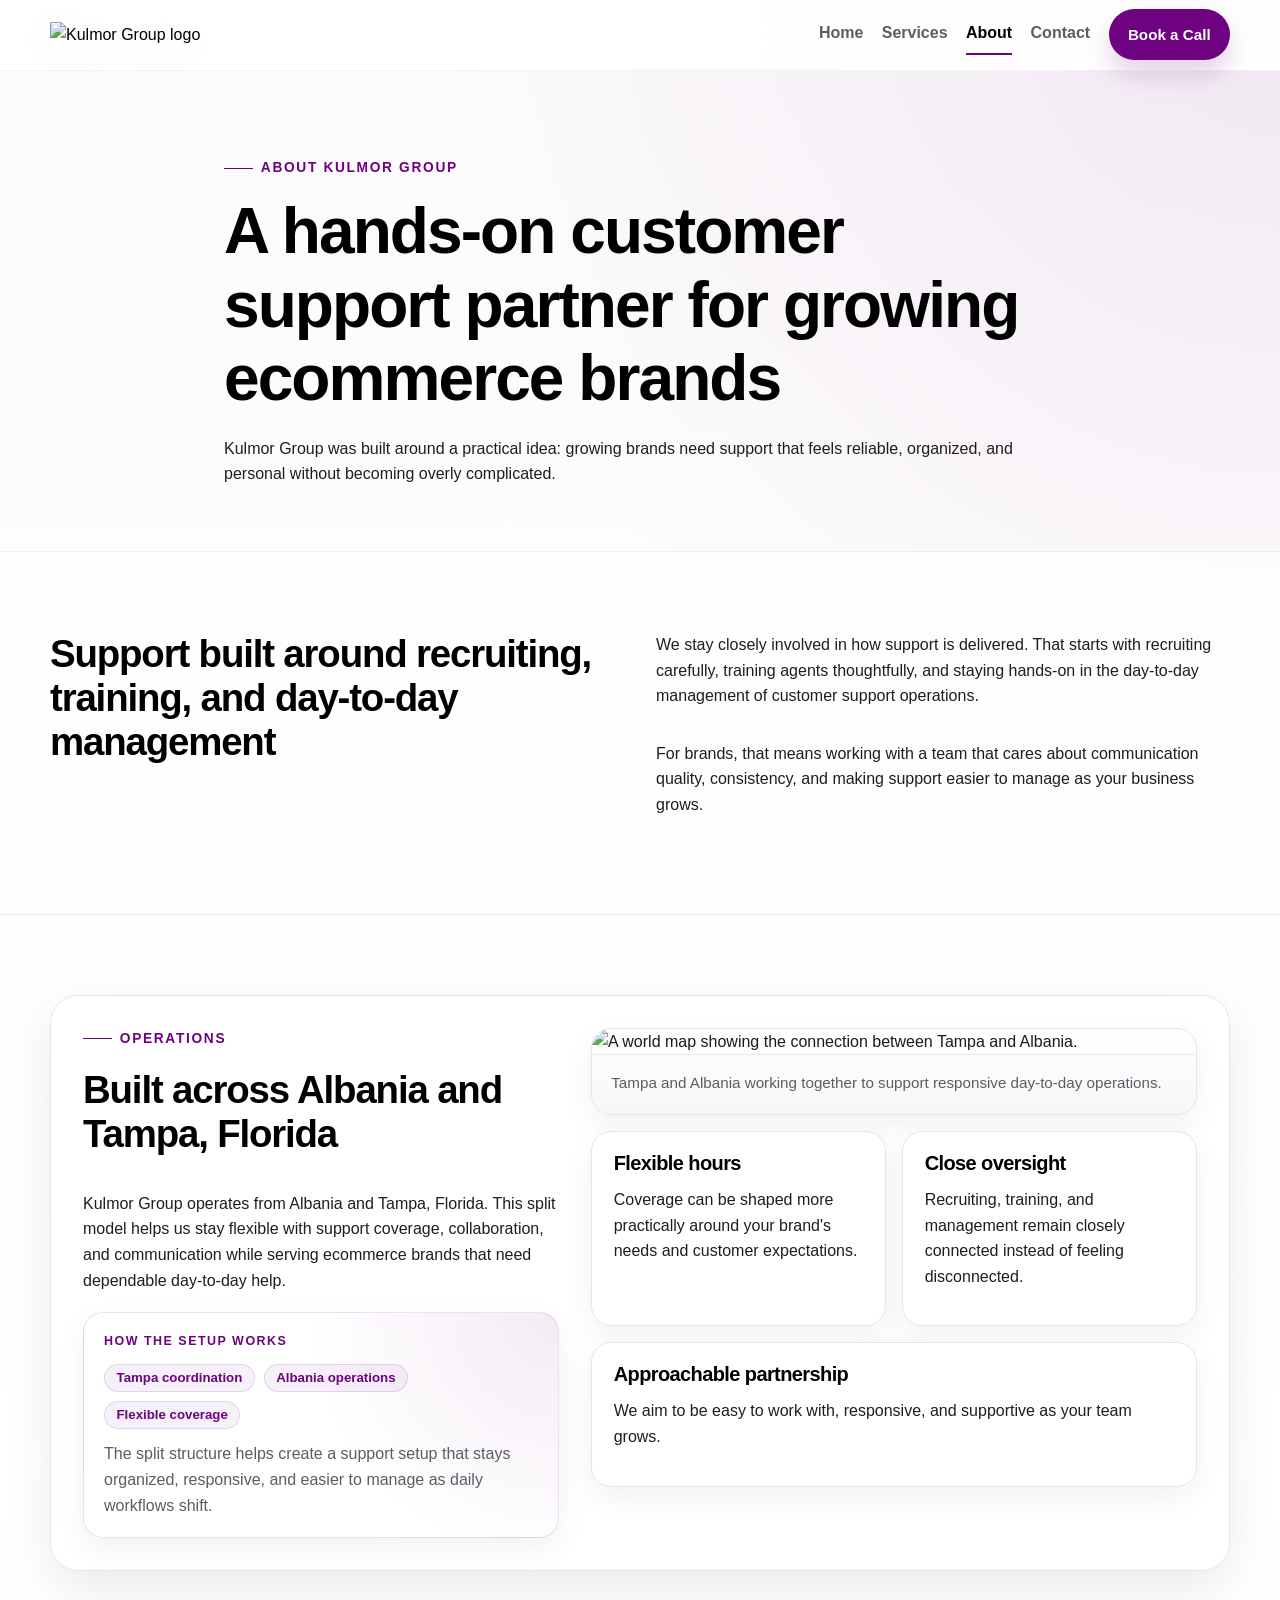
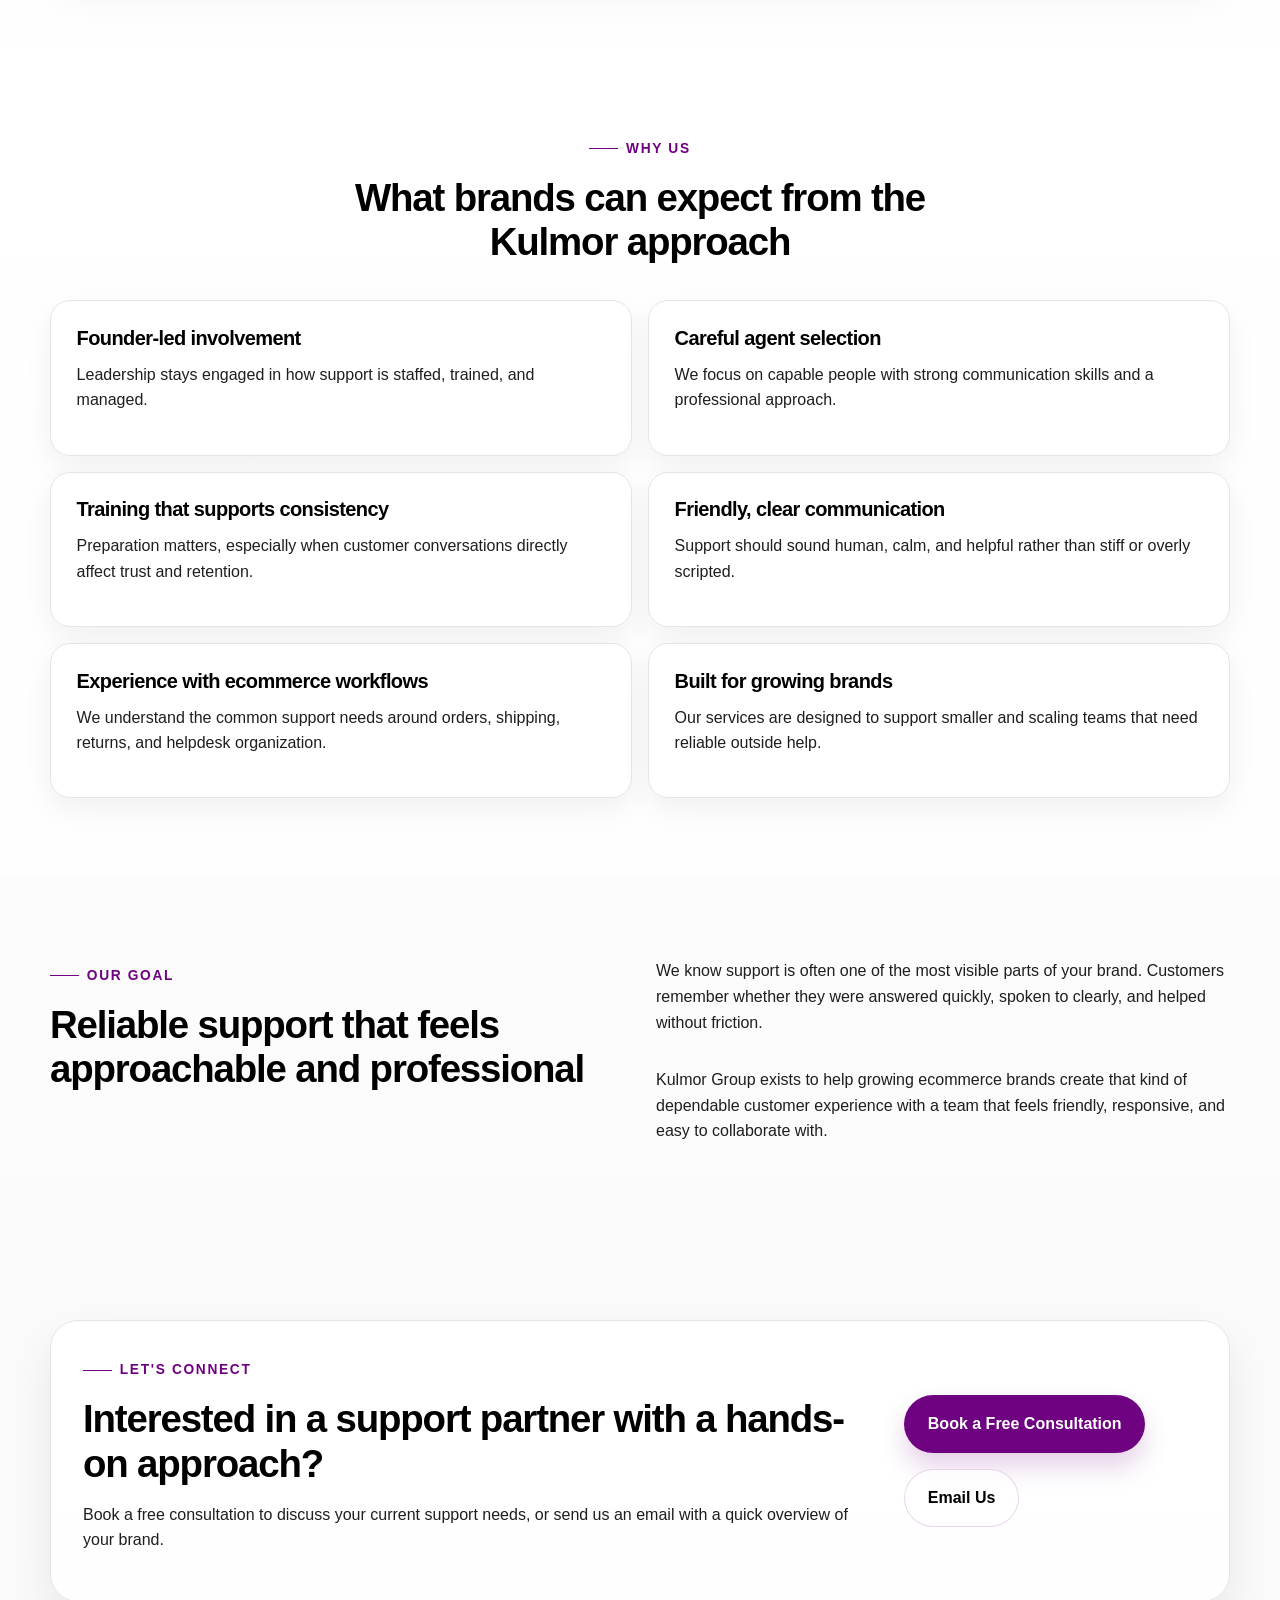
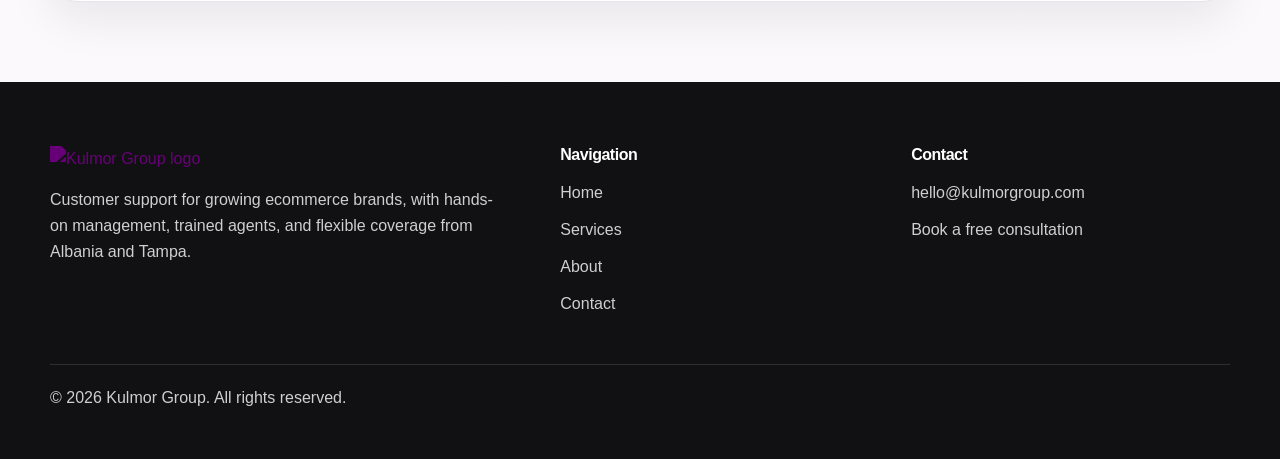
==== about.html @ 0a65058a "Add files via upload" ====
<!DOCTYPE html>
<html lang="en">
<head>
  <meta charset="UTF-8">
  <meta name="viewport" content="width=device-width, initial-scale=1.0">
  <meta name="description" content="Learn about Kulmor Group's hands-on approach to customer support for ecommerce brands, including founder-led management, recruiting, training, and split operations in Albania and Tampa.">
  <title>About | Kulmor Group</title>
  <link rel="stylesheet" href="styles.css">
</head>
<body>
  <header class="site-header">
    <div class="container header-inner">
      <a class="brand" href="index.html" aria-label="Kulmor Group home">
        <span class="brand-plate">
          <img src="assets/kulmor_logo_refurbished.png" alt="Kulmor Group logo">
        </span>
      </a>
      <button class="menu-toggle" type="button" aria-expanded="false" aria-controls="site-nav">
        <span></span>
        <span></span>
        <span></span>
        <span class="sr-only">Toggle navigation</span>
      </button>
      <nav class="site-nav" id="site-nav" aria-label="Primary navigation">
        <a href="index.html" data-page="index.html">Home</a>
        <a href="services.html" data-page="services.html">Services</a>
        <a href="about.html" data-page="about.html">About</a>
        <a href="contact.html" data-page="contact.html">Contact</a>
        <a class="btn btn-primary btn-small nav-cta" href="https://calendly.com/kulmorgroup/free-consultation" target="_blank" rel="noreferrer">Book a Call</a>
      </nav>
    </div>
  </header>

  <main>
    <section class="page-hero section">
      <div class="container narrow-copy">
        <p class="eyebrow">About Kulmor Group</p>
        <h1>A hands-on customer support partner for growing ecommerce brands</h1>
        <p>Kulmor Group was built around a practical idea: growing brands need support that feels reliable, organized, and personal without becoming overly complicated.</p>
      </div>
    </section>

    <section class="section section-soft-border">
      <div class="container split-layout">
        <div>
          <h2>Support built around recruiting, training, and day-to-day management</h2>
        </div>
        <div class="stacked-copy">
          <p>We stay closely involved in how support is delivered. That starts with recruiting carefully, training agents thoughtfully, and staying hands-on in the day-to-day management of customer support operations.</p>
          <p>For brands, that means working with a team that cares about communication quality, consistency, and making support easier to manage as your business grows.</p>
        </div>
      </div>
    </section>

    <section class="section">
      <div class="container split-layout coverage-panel coverage-panel-compact">
        <div class="coverage-copy">
          <p class="eyebrow">Operations</p>
          <h2>Built across Albania and Tampa, Florida</h2>
          <p>Kulmor Group operates from Albania and Tampa, Florida. This split model helps us stay flexible with support coverage, collaboration, and communication while serving ecommerce brands that need dependable day-to-day help.</p>
          <div class="coverage-intro">
            <p class="coverage-intro-label">How the setup works</p>
            <div class="coverage-pill-row" aria-hidden="true">
              <span class="coverage-pill">Tampa coordination</span>
              <span class="coverage-pill">Albania operations</span>
              <span class="coverage-pill">Flexible coverage</span>
            </div>
            <p class="coverage-intro-copy">The split structure helps create a support setup that stays organized, responsive, and easier to manage as daily workflows shift.</p>
          </div>
        </div>
        <div class="coverage-notes">
          <figure class="route-figure">
            <img src="assets/albania-tampa-map.jpg" alt="A world map showing the connection between Tampa and Albania.">
            <figcaption>Tampa and Albania working together to support responsive day-to-day operations.</figcaption>
          </figure>
          <div class="coverage-note-grid">
            <div class="mini-panel">
              <h3>Flexible hours</h3>
              <p>Coverage can be shaped more practically around your brand's needs and customer expectations.</p>
            </div>
            <div class="mini-panel">
              <h3>Close oversight</h3>
              <p>Recruiting, training, and management remain closely connected instead of feeling disconnected.</p>
            </div>
            <div class="mini-panel coverage-note-wide">
              <h3>Approachable partnership</h3>
              <p>We aim to be easy to work with, responsive, and supportive as your team grows.</p>
            </div>
          </div>
        </div>
      </div>
    </section>

    <section class="section section-soft">
      <div class="container">
        <div class="section-heading">
          <p class="eyebrow">Why us</p>
          <h2>What brands can expect from the Kulmor approach</h2>
        </div>
        <div class="card-grid card-grid-three">
          <article class="info-card">
            <h3>Founder-led involvement</h3>
            <p>Leadership stays engaged in how support is staffed, trained, and managed.</p>
          </article>
          <article class="info-card">
            <h3>Careful agent selection</h3>
            <p>We focus on capable people with strong communication skills and a professional approach.</p>
          </article>
          <article class="info-card">
            <h3>Training that supports consistency</h3>
            <p>Preparation matters, especially when customer conversations directly affect trust and retention.</p>
          </article>
          <article class="info-card">
            <h3>Friendly, clear communication</h3>
            <p>Support should sound human, calm, and helpful rather than stiff or overly scripted.</p>
          </article>
          <article class="info-card">
            <h3>Experience with ecommerce workflows</h3>
            <p>We understand the common support needs around orders, shipping, returns, and helpdesk organization.</p>
          </article>
          <article class="info-card">
            <h3>Built for growing brands</h3>
            <p>Our services are designed to support smaller and scaling teams that need reliable outside help.</p>
          </article>
        </div>
      </div>
    </section>

    <section class="section">
      <div class="container split-layout">
        <div>
          <p class="eyebrow">Our goal</p>
          <h2>Reliable support that feels approachable and professional</h2>
        </div>
        <div class="stacked-copy">
          <p>We know support is often one of the most visible parts of your brand. Customers remember whether they were answered quickly, spoken to clearly, and helped without friction.</p>
          <p>Kulmor Group exists to help growing ecommerce brands create that kind of dependable customer experience with a team that feels friendly, responsive, and easy to collaborate with.</p>
        </div>
      </div>
    </section>

    <section class="section final-cta">
      <div class="container cta-banner">
        <div>
          <p class="eyebrow">Let's connect</p>
          <h2>Interested in a support partner with a hands-on approach?</h2>
          <p>Book a free consultation to discuss your current support needs, or send us an email with a quick overview of your brand.</p>
        </div>
        <div class="cta-actions">
          <a class="btn btn-primary" href="https://calendly.com/kulmorgroup/free-consultation" target="_blank" rel="noreferrer">Book a Free Consultation</a>
          <a class="btn btn-secondary" href="mailto:hello@kulmorgroup.com">Email Us</a>
        </div>
      </div>
    </section>
  </main>

  <footer class="site-footer">
    <div class="container footer-grid">
      <div>
        <a class="brand brand-footer" href="index.html" aria-label="Kulmor Group home">
          <span class="brand-plate">
            <img src="assets/kulmor_logo_refurbished.png" alt="Kulmor Group logo">
          </span>
        </a>
        <p class="footer-copy">Customer support for growing ecommerce brands, with hands-on management, trained agents, and flexible coverage from Albania and Tampa.</p>
      </div>
      <div>
        <h3>Navigation</h3>
        <ul class="footer-links">
          <li><a href="index.html">Home</a></li>
          <li><a href="services.html">Services</a></li>
          <li><a href="about.html">About</a></li>
          <li><a href="contact.html">Contact</a></li>
        </ul>
      </div>
      <div>
        <h3>Contact</h3>
        <ul class="footer-links">
          <li><a href="mailto:hello@kulmorgroup.com">hello@kulmorgroup.com</a></li>
          <li><a href="https://calendly.com/kulmorgroup/free-consultation" target="_blank" rel="noreferrer">Book a free consultation</a></li>
        </ul>
      </div>
    </div>
    <div class="container footer-bottom">
      <p>&copy; <span data-current-year></span> Kulmor Group. All rights reserved.</p>
    </div>
  </footer>

  <script src="script.js"></script>
</body>
</html>
---- styles.css ----
:root {
  --color-primary: #6e0280;
  --color-primary-dark: #520260;
  --color-black: #000000;
  --color-white: #ffffff;
  --color-text: #1e1e1e;
  --color-muted: #5c5c62;
  --color-border: #e8e2ea;
  --color-surface: #ffffff;
  --color-surface-alt: #f8f5f8;
  --color-surface-strong: #f2ecf3;
  --shadow-soft: 0 18px 45px rgba(23, 14, 26, 0.08);
  --shadow-card: 0 10px 30px rgba(18, 11, 20, 0.06);
  --radius-large: 28px;
  --radius-medium: 20px;
  --radius-small: 14px;
  --container-width: 1180px;
  --transition: 180ms ease;
}

*,
*::before,
*::after {
  box-sizing: border-box;
}

html {
  scroll-behavior: smooth;
}

body {
  margin: 0;
  font-family: "Segoe UI", Tahoma, Geneva, Verdana, sans-serif;
  color: var(--color-text);
  background:
    radial-gradient(circle at top right, rgba(110, 2, 128, 0.08), transparent 22%),
    linear-gradient(180deg, #fcfbfc 0%, #ffffff 40%, #faf8fa 100%);
  line-height: 1.6;
}

img {
  display: block;
  max-width: 100%;
}

a {
  color: inherit;
  text-decoration: none;
  transition: color var(--transition), border-color var(--transition), background-color var(--transition), transform var(--transition), box-shadow var(--transition);
}

a:hover {
  color: var(--color-primary);
}

p,
h1,
h2,
h3,
ul {
  margin-top: 0;
}

h1,
h2,
h3 {
  color: var(--color-black);
  line-height: 1.15;
  letter-spacing: -0.03em;
}

h1 {
  font-size: clamp(2.6rem, 5vw, 4.5rem);
  margin-bottom: 1.25rem;
}

h2 {
  font-size: clamp(2rem, 3vw, 3rem);
  margin-bottom: 1rem;
}

h3 {
  font-size: 1.25rem;
  margin-bottom: 0.75rem;
}

.container {
  width: min(calc(100% - 2rem), var(--container-width));
  margin: 0 auto;
}

.section {
  padding: 5rem 0;
}

.section-soft {
  background: rgba(255, 255, 255, 0.82);
}

.section-soft-border {
  border-top: 1px solid rgba(110, 2, 128, 0.08);
  border-bottom: 1px solid rgba(110, 2, 128, 0.08);
  background: rgba(255, 255, 255, 0.72);
}

.eyebrow {
  display: inline-flex;
  align-items: center;
  gap: 0.5rem;
  margin-bottom: 1rem;
  font-size: 0.86rem;
  font-weight: 700;
  letter-spacing: 0.12em;
  text-transform: uppercase;
  color: var(--color-primary);
}

.eyebrow::before {
  content: "";
  width: 1.8rem;
  height: 1px;
  background: currentColor;
}

.site-header {
  position: sticky;
  top: 0;
  z-index: 20;
  border-bottom: 1px solid rgba(0, 0, 0, 0.05);
  background: rgba(255, 255, 255, 0.92);
  backdrop-filter: blur(18px);
}

.header-inner {
  display: flex;
  align-items: center;
  justify-content: space-between;
  gap: 0.85rem;
  min-height: 4.35rem;
}

.brand {
  display: inline-flex;
  align-items: center;
  gap: 0;
  min-width: 0;
  color: var(--color-black);
}

.brand-plate {
  display: inline-flex;
  align-items: center;
  justify-content: center;
  padding: 0;
  border: 0;
  border-radius: 0;
  background: transparent;
  box-shadow: none;
}

.brand-plate img {
  width: 214px;
  height: auto;
  object-fit: contain;
  filter: drop-shadow(0 10px 18px rgba(17, 17, 17, 0.06));
}

.site-nav {
  display: flex;
  align-items: center;
  gap: 1.15rem;
}

.site-nav a:not(.btn) {
  position: relative;
  padding-bottom: 0.2rem;
  font-weight: 600;
  color: var(--color-muted);
}

.site-nav a:not(.btn)::after {
  content: "";
  position: absolute;
  left: 0;
  bottom: -0.35rem;
  width: 100%;
  height: 2px;
  transform: scaleX(0);
  transform-origin: left;
  background: var(--color-primary);
  transition: transform var(--transition);
}

.site-nav a:not(.btn):hover::after,
.site-nav a.is-active::after {
  transform: scaleX(1);
}

.site-nav a.is-active {
  color: var(--color-black);
}

.btn {
  display: inline-flex;
  align-items: center;
  justify-content: center;
  gap: 0.5rem;
  padding: 0.95rem 1.4rem;
  border: 1px solid transparent;
  border-radius: 999px;
  font-weight: 700;
  cursor: pointer;
}

.btn:hover {
  transform: translateY(-1px);
}

.btn-primary {
  color: var(--color-white);
  background: var(--color-primary);
  box-shadow: 0 14px 26px rgba(110, 2, 128, 0.18);
}

.btn-primary:hover {
  color: var(--color-white);
  background: var(--color-primary-dark);
}

.btn-secondary {
  border-color: rgba(110, 2, 128, 0.16);
  color: var(--color-black);
  background: rgba(255, 255, 255, 0.78);
}

.btn-secondary:hover {
  border-color: rgba(110, 2, 128, 0.38);
  background: rgba(110, 2, 128, 0.04);
}

.btn-small {
  padding: 0.78rem 1.15rem;
  font-size: 0.95rem;
}

.hero-section {
  position: relative;
  overflow: hidden;
  padding-top: 5.5rem;
}

.hero-grid,
.split-layout,
.contact-layout {
  display: grid;
  gap: 2rem;
}

.hero-grid {
  position: relative;
  z-index: 1;
  grid-template-columns: minmax(0, 1.2fr) minmax(320px, 0.95fr);
  align-items: center;
}

.hero-ambient {
  position: absolute;
  inset: 0;
  pointer-events: none;
}

.hero-mountain-stage {
  position: absolute;
  inset: 0;
  overflow: hidden;
}

.hero-mountain {
  position: absolute;
  left: 50%;
  bottom: 6.2rem;
  width: min(320rem, 460%);
  height: min(88rem, 128vh);
  transform: translateX(-50%) translateY(0.2rem) scaleX(1.48) scaleY(1.12);
  opacity: 0;
  object-fit: contain;
  clip-path: polygon(0% 100%, 0% 72%, 6% 64%, 10% 58%, 14% 63%, 18% 56%, 24% 58%, 31% 47%, 37% 36%, 42% 24%, 47% 12%, 55% 28%, 63% 43%, 70% 53%, 76% 47%, 82% 57%, 88% 63%, 94% 70%, 100% 76%, 100% 100%);
}

.hero-mountain-back {
  opacity: 0;
  filter: grayscale(1) brightness(0.14) contrast(1.18) blur(2px);
  animation: mountainIntroBack 3.2s ease-out 0.05s 1 forwards;
}

.hero-mountain-front {
  opacity: 0;
  filter: grayscale(1) brightness(0.08) contrast(1.55);
  animation: mountainIntroFront 3.1s cubic-bezier(0.2, 0.72, 0.2, 1) 0.08s 1 forwards;
}

.hero-orb,
.hero-speck,
.hero-plume,
.hero-bubble {
  position: absolute;
  opacity: 0;
  animation-fill-mode: forwards;
}

.hero-orb {
  border-radius: 999px;
  filter: blur(10px);
}

.hero-orb-one {
  top: 2.4rem;
  left: -4rem;
  width: 18rem;
  height: 18rem;
  background: radial-gradient(circle, rgba(110, 2, 128, 0.08) 0%, rgba(110, 2, 128, 0) 72%);
  animation: heroFloatOne 2.4s ease-out 0.1s forwards;
}

.hero-orb-two {
  top: 7rem;
  right: 12%;
  width: 12rem;
  height: 12rem;
  background: radial-gradient(circle, rgba(110, 2, 128, 0.06) 0%, rgba(110, 2, 128, 0) 74%);
  animation: heroFloatTwo 2.8s ease-out 0.35s forwards;
}

.hero-orb-three {
  right: -2rem;
  bottom: 2rem;
  width: 19rem;
  height: 19rem;
  background: radial-gradient(circle, rgba(110, 2, 128, 0.07) 0%, rgba(110, 2, 128, 0) 74%);
  animation: heroFloatThree 2.6s ease-out 0.25s forwards;
}

.hero-speck {
  width: 3.4rem;
  height: 3.4rem;
  border-radius: 999px;
  background: radial-gradient(circle, rgba(110, 2, 128, 0.12) 0%, rgba(110, 2, 128, 0.04) 42%, rgba(110, 2, 128, 0) 74%);
  filter: blur(8px);
  animation: heroSpeckPulse 4.8s ease-in-out infinite;
}

.hero-speck-one {
  top: 4.4rem;
  left: 10%;
  animation-delay: 0.2s;
}

.hero-speck-two {
  top: 10rem;
  left: 18%;
  width: 2.3rem;
  height: 2.3rem;
  animation-delay: 1.35s;
}

.hero-speck-three {
  top: 5.8rem;
  left: 34%;
  width: 2.8rem;
  height: 2.8rem;
  animation-delay: 2.1s;
}

.hero-speck-four {
  top: 4.2rem;
  right: 26%;
  width: 2.5rem;
  height: 2.5rem;
  animation-delay: 0.9s;
}

.hero-speck-five {
  top: 8.8rem;
  right: 15%;
  animation-delay: 2.8s;
}

.hero-speck-six {
  top: 14rem;
  right: 9%;
  width: 2rem;
  height: 2rem;
  animation-delay: 1.8s;
}

.hero-speck-seven {
  top: 14.5rem;
  left: 8%;
  width: 2.6rem;
  height: 2.6rem;
  animation-delay: 3.3s;
}

.hero-speck-eight {
  top: 12rem;
  left: 49%;
  width: 2.2rem;
  height: 2.2rem;
  animation-delay: 4.1s;
}

.hero-plume {
  bottom: -10rem;
  width: 12rem;
  height: 34rem;
  border-radius: 999px;
  background: linear-gradient(180deg, rgba(110, 2, 128, 0) 0%, rgba(110, 2, 128, 0.05) 14%, rgba(110, 2, 128, 0.11) 45%, rgba(110, 2, 128, 0.04) 78%, rgba(110, 2, 128, 0) 100%);
  filter: blur(18px);
}

.hero-plume-one {
  left: 7%;
  animation: heroPlumeRise 3.8s ease-out 0.05s 1 forwards;
}

.hero-plume-two {
  left: 36%;
  width: 16rem;
  height: 40rem;
  animation: heroPlumeRise 4.2s ease-out 0.22s 1 forwards;
}

.hero-plume-three {
  right: 9%;
  width: 14rem;
  height: 38rem;
  animation: heroPlumeRise 4s ease-out 0.14s 1 forwards;
}

.hero-fade {
  opacity: 0;
  transform: translateY(28px);
  animation: heroFadeUp 0.95s cubic-bezier(0.2, 0.8, 0.2, 1) forwards;
}

.hero-fade-delay-one {
  animation-delay: 0.2s;
}

.hero-fade-delay-two {
  animation-delay: 0.42s;
}

.hero-text {
  max-width: 44rem;
  margin-bottom: 1.75rem;
  font-size: 1.08rem;
  color: var(--color-muted);
}

.hero-actions,
.cta-actions,
.pricing-actions {
  display: flex;
  flex-wrap: wrap;
  gap: 1rem;
}

.pricing-actions .btn {
  white-space: nowrap;
  padding-inline: 1.2rem;
}

.hero-points {
  display: grid;
  gap: 0.8rem;
  padding: 0;
  margin: 1.6rem 0 0;
  list-style: none;
}

.hero-points li {
  position: relative;
  padding-left: 1.5rem;
  color: var(--color-muted);
}

.hero-points li::before {
  content: "";
  position: absolute;
  top: 0.66rem;
  left: 0;
  width: 0.55rem;
  height: 0.55rem;
  border-radius: 999px;
  background: var(--color-primary);
}

.hero-panel {
  display: grid;
  gap: 1rem;
}

.hero-card-grid,
.card-grid,
.coverage-notes {
  display: grid;
  gap: 1rem;
}

.hero-card,
.info-card,
.mini-panel,
.service-card,
.form-card {
  border: 1px solid var(--color-border);
  border-radius: var(--radius-medium);
  background: rgba(255, 255, 255, 0.9);
  box-shadow: var(--shadow-card);
}

.hero-card {
  padding: 1.5rem;
}

.hero-card-primary {
  padding: 2rem;
  background: linear-gradient(135deg, rgba(110, 2, 128, 0.9), rgba(29, 7, 36, 0.96));
  color: var(--color-white);
  box-shadow: var(--shadow-soft);
}

.hero-card-primary h2,
.hero-card-primary p {
  color: var(--color-white);
}

.card-kicker {
  margin-bottom: 0.9rem;
  font-size: 0.82rem;
  font-weight: 700;
  letter-spacing: 0.1em;
  text-transform: uppercase;
  color: rgba(255, 255, 255, 0.84);
}

.card-grid-four {
  grid-template-columns: repeat(4, minmax(0, 1fr));
}

.card-grid-three,
.hero-card-grid {
  grid-template-columns: repeat(2, minmax(0, 1fr));
}

.info-card {
  padding: 1.6rem;
}

.card-icon,
.service-icon {
  display: inline-flex;
  align-items: center;
  justify-content: center;
  width: 2.75rem;
  height: 2.75rem;
  border-radius: 999px;
  margin-bottom: 1rem;
  font-size: 1.15rem;
  color: var(--color-primary);
  background: rgba(110, 2, 128, 0.08);
}

.card-icon svg,
.service-icon svg {
  width: 1.2rem;
  height: 1.2rem;
  display: block;
  fill: currentColor;
}

.card-icon img,
.service-icon img,
.brand-icon-image {
  width: 1.05rem;
  height: 1.05rem;
  display: block;
  object-fit: contain;
  object-position: center;
  flex: 0 0 auto;
}

.gorgias-symbol {
  background-color: var(--color-primary);
  -webkit-mask-image: url("https://cdn.prod.website-files.com/5e4ff204e7b6f80e402d407a/65a7e49c2c8357e27b901ae1_Symbol%20-%20Dark.svg");
  mask-image: url("https://cdn.prod.website-files.com/5e4ff204e7b6f80e402d407a/65a7e49c2c8357e27b901ae1_Symbol%20-%20Dark.svg");
  -webkit-mask-repeat: no-repeat;
  mask-repeat: no-repeat;
  -webkit-mask-position: center;
  mask-position: center;
  -webkit-mask-size: contain;
  mask-size: contain;
}

.section-heading {
  max-width: 42rem;
  margin: 0 auto 2.25rem;
  text-align: center;
}

.align-left {
  margin: 0 0 1.8rem;
  text-align: left;
}

.stacked-copy {
  display: grid;
  gap: 1rem;
}

.split-layout {
  grid-template-columns: repeat(2, minmax(0, 1fr));
  align-items: start;
}

.coverage-panel,
.pricing-box,
.cta-banner {
  padding: 2rem;
  border: 1px solid var(--color-border);
  border-radius: var(--radius-large);
  background: rgba(255, 255, 255, 0.92);
  box-shadow: var(--shadow-soft);
}

.coverage-notes {
  grid-template-columns: 1fr;
}

.coverage-copy {
  display: grid;
  align-content: start;
  gap: 1.15rem;
}

.coverage-copy > p {
  margin: 0;
}

.coverage-panel-compact {
  grid-template-columns: minmax(0, 0.88fr) minmax(0, 1.12fr);
}

.coverage-intro {
  padding: 1.2rem 1.25rem;
  border: 1px solid rgba(110, 2, 128, 0.12);
  border-radius: var(--radius-medium);
  background:
    radial-gradient(circle at top right, rgba(110, 2, 128, 0.08), transparent 48%),
    rgba(255, 255, 255, 0.92);
  box-shadow: var(--shadow-card);
}

.coverage-intro-label {
  margin-bottom: 0.75rem;
  font-size: 0.78rem;
  font-weight: 800;
  letter-spacing: 0.12em;
  text-transform: uppercase;
  color: var(--color-primary);
}

.coverage-pill-row {
  display: flex;
  flex-wrap: wrap;
  gap: 0.55rem;
  margin-bottom: 0.8rem;
}

.coverage-pill {
  display: inline-flex;
  align-items: center;
  padding: 0.4rem 0.72rem;
  border: 1px solid rgba(110, 2, 128, 0.12);
  border-radius: 999px;
  background: rgba(110, 2, 128, 0.06);
  color: var(--color-primary);
  font-size: 0.83rem;
  font-weight: 700;
  line-height: 1;
}

.coverage-intro-copy {
  margin: 0;
  color: var(--color-muted);
}

.coverage-note-grid {
  display: grid;
  grid-template-columns: repeat(2, minmax(0, 1fr));
  gap: 1rem;
}

.coverage-note-wide {
  grid-column: 1 / -1;
}

.route-figure {
  margin: 0;
  overflow: hidden;
  border: 1px solid var(--color-border);
  border-radius: var(--radius-medium);
  background: linear-gradient(180deg, rgba(255, 255, 255, 0.98), rgba(248, 245, 248, 0.95));
  box-shadow: var(--shadow-card);
}

.route-figure img {
  width: 100%;
  display: block;
  border-bottom: 1px solid rgba(110, 2, 128, 0.08);
  filter: contrast(1.04) brightness(1.01) saturate(0.92);
}

.route-figure figcaption {
  padding: 1rem 1.2rem 1.15rem;
  color: var(--color-muted);
  font-size: 0.95rem;
}

.mini-panel {
  padding: 1.25rem 1.35rem;
}

.pricing-box,
.cta-banner {
  display: flex;
  align-items: center;
  justify-content: space-between;
  gap: 2rem;
}

.page-hero {
  padding-top: 5rem;
  padding-bottom: 3rem;
}

.narrow-copy {
  max-width: 52rem;
}

.service-stack {
  display: grid;
  gap: 1rem;
}

.service-card {
  display: grid;
  grid-template-columns: auto 1fr;
  gap: 1.25rem;
  padding: 1.6rem;
  align-items: start;
}

.contact-layout {
  grid-template-columns: minmax(0, 1.2fr) minmax(280px, 0.75fr);
  align-items: start;
}

.form-card {
  padding: 2rem;
}

.contact-form {
  display: grid;
  gap: 0.9rem;
}

.contact-form label {
  font-weight: 600;
}

.contact-form input,
.contact-form select,
.contact-form textarea {
  width: 100%;
  padding: 0.95rem 1rem;
  border: 1px solid rgba(0, 0, 0, 0.12);
  border-radius: var(--radius-small);
  font: inherit;
  color: var(--color-text);
  background: var(--color-white);
  transition: border-color var(--transition), box-shadow var(--transition);
}

.contact-form input:focus,
.contact-form select:focus,
.contact-form textarea:focus {
  outline: none;
  border-color: rgba(110, 2, 128, 0.5);
  box-shadow: 0 0 0 4px rgba(110, 2, 128, 0.08);
}

.form-status {
  min-height: 1.5rem;
  margin: 0.35rem 0 0;
  color: var(--color-primary);
  font-weight: 600;
}

.contact-sidebar {
  display: grid;
  gap: 1rem;
}

.contact-card {
  padding: 1.5rem;
}

.site-footer {
  padding-top: 4rem;
  color: rgba(255, 255, 255, 0.8);
  background: #111012;
}

.footer-grid {
  display: grid;
  grid-template-columns: 1.2fr 0.8fr 0.8fr;
  gap: 2rem;
}

.brand-footer {
  margin-bottom: 1rem;
  color: var(--color-white);
}

.brand-footer .brand-plate img {
  width: 248px;
  filter: brightness(0) saturate(100%) invert(11%) sepia(95%) saturate(3835%) hue-rotate(286deg) brightness(79%) contrast(117%);
}

.footer-copy {
  max-width: 28rem;
}

.site-footer h3 {
  color: var(--color-white);
  font-size: 1rem;
  margin-bottom: 1rem;
}

.footer-links {
  display: grid;
  gap: 0.7rem;
  padding: 0;
  list-style: none;
}

.footer-links a:hover {
  color: #d788e5;
}

.footer-bottom {
  margin-top: 2rem;
  padding: 1.25rem 0 2rem;
  border-top: 1px solid rgba(255, 255, 255, 0.12);
}

.menu-toggle {
  display: none;
  align-items: center;
  justify-content: center;
  flex-direction: column;
  gap: 0.28rem;
  width: 3rem;
  height: 3rem;
  border: 1px solid rgba(110, 2, 128, 0.16);
  border-radius: 999px;
  background: var(--color-white);
  cursor: pointer;
}

.menu-toggle span:not(.sr-only) {
  width: 1.15rem;
  height: 2px;
  background: var(--color-black);
  transition: transform var(--transition), opacity var(--transition);
}

.menu-toggle.is-open span:nth-child(1) {
  transform: translateY(6px) rotate(45deg);
}

.menu-toggle.is-open span:nth-child(2) {
  opacity: 0;
}

.menu-toggle.is-open span:nth-child(3) {
  transform: translateY(-6px) rotate(-45deg);
}

.sr-only {
  position: absolute;
  width: 1px;
  height: 1px;
  padding: 0;
  margin: -1px;
  overflow: hidden;
  clip: rect(0, 0, 0, 0);
  white-space: nowrap;
  border: 0;
}

@keyframes heroFadeUp {
  from {
    opacity: 0;
    transform: translateY(28px);
  }

  to {
    opacity: 1;
    transform: translateY(0);
  }
}

@keyframes mountainIntroBack {
  0% {
    opacity: 0;
    transform: translateX(-50%) translateY(1.6rem) scale(0.92);
  }

  18% {
    opacity: 0.22;
    transform: translateX(-50%) translateY(0.8rem) scale(0.96);
  }

  56% {
    opacity: 0.16;
    transform: translateX(-50%) translateY(0.25rem) scale(1);
  }

  100% {
    opacity: 0;
    transform: translateX(-50%) translateY(-0.4rem) scale(1.02);
  }
}

@keyframes mountainIntroFront {
  0% {
    opacity: 0;
    transform: translateX(-50%) translateY(1.2rem) scale(0.95);
  }

  14% {
    opacity: 0.18;
    transform: translateX(-50%) translateY(0.55rem) scale(0.98);
  }

  44% {
    opacity: 0.14;
    transform: translateX(-50%) translateY(0.15rem) scale(1);
  }

  78% {
    opacity: 0.08;
    transform: translateX(-50%) translateY(-0.2rem) scale(1.01);
  }

  100% {
    opacity: 0;
    transform: translateX(-50%) translateY(-0.55rem) scale(1.015);
  }
}

@keyframes heroFloatOne {
  from {
    opacity: 0;
    transform: translate3d(-1.5rem, 1rem, 0) scale(0.9);
  }

  to {
    opacity: 0.45;
    transform: translate3d(0, 0, 0) scale(1);
  }
}

@keyframes heroFloatTwo {
  from {
    opacity: 0;
    transform: translate3d(0.5rem, -1.1rem, 0) scale(0.88);
  }

  to {
    opacity: 0.32;
    transform: translate3d(0, 0, 0) scale(1);
  }
}

@keyframes heroFloatThree {
  from {
    opacity: 0;
    transform: translate3d(1.5rem, 1rem, 0) scale(0.88);
  }

  to {
    opacity: 0.38;
    transform: translate3d(0, 0, 0) scale(1);
  }
}

@keyframes heroSpeckPulse {
  0%,
  100% {
    opacity: 0;
    transform: scale(0.72);
  }

  18% {
    opacity: 0.15;
    transform: scale(0.92);
  }

  38% {
    opacity: 0.22;
    transform: scale(1);
  }

  62% {
    opacity: 0.1;
    transform: scale(1.05);
  }
}

@keyframes heroPlumeRise {
  from {
    opacity: 0;
    transform: translate3d(0, 5rem, 0) scaleY(0.92);
  }

  to {
    opacity: 0.3;
    transform: translate3d(0, -11rem, 0) scaleY(1.08);
  }
}

@media (prefers-reduced-motion: reduce) {
  .hero-mountain,
  .hero-orb,
  .hero-speck,
  .hero-plume,
  .hero-fade {
    animation: none;
    opacity: 1;
    transform: none;
  }
}

@media (max-width: 1080px) {
  .card-grid-four {
    grid-template-columns: repeat(2, minmax(0, 1fr));
  }

  .hero-grid,
  .contact-layout,
  .footer-grid,
  .split-layout,
  .pricing-box,
  .cta-banner {
    grid-template-columns: 1fr;
  }

  .pricing-box,
  .cta-banner {
    display: grid;
  }
}

@media (max-width: 860px) {
  .section {
    padding: 4rem 0;
  }

  .menu-toggle {
    display: inline-flex;
  }

  .site-nav {
    position: absolute;
    top: calc(100% + 0.75rem);
    left: 1rem;
    right: 1rem;
    display: grid;
    gap: 1rem;
    padding: 1.2rem;
    border: 1px solid var(--color-border);
    border-radius: 1.2rem;
    background: rgba(255, 255, 255, 0.98);
    box-shadow: var(--shadow-soft);
    opacity: 0;
    visibility: hidden;
    transform: translateY(-8px);
  }

  .site-nav.is-open {
    opacity: 1;
    visibility: visible;
    transform: translateY(0);
  }

  .nav-cta {
    width: 100%;
  }

  .header-inner {
    position: relative;
  }

}

@media (max-width: 640px) {
  .hero-card-grid,
  .card-grid-three,
  .card-grid-four,
  .service-card {
    grid-template-columns: 1fr;
  }

  .hero-section {
    padding-top: 4rem;
  }

  .hero-mountain {
    width: 540%;
    height: 58rem;
    bottom: 5rem;
    transform: translateX(-50%) translateY(0.1rem) scaleX(1.4) scaleY(1.08);
  }

  .hero-orb-one {
    width: 13rem;
    height: 13rem;
  }

  .hero-orb-three {
    width: 14rem;
    height: 14rem;
  }

  .hero-plume {
    display: none;
  }

  .hero-speck {
    display: none;
  }

  .brand {
    gap: 0;
  }

  .brand-plate {
    padding: 0;
    border-radius: 0;
  }

  .brand-plate img,
  .brand-footer .brand-plate img {
    width: 168px;
  }

  .coverage-panel,
  .pricing-box,
  .cta-banner,
  .form-card {
    padding: 1.4rem;
  }

  .coverage-panel-compact {
    grid-template-columns: 1fr;
  }

  .coverage-note-grid {
    grid-template-columns: 1fr;
  }
}
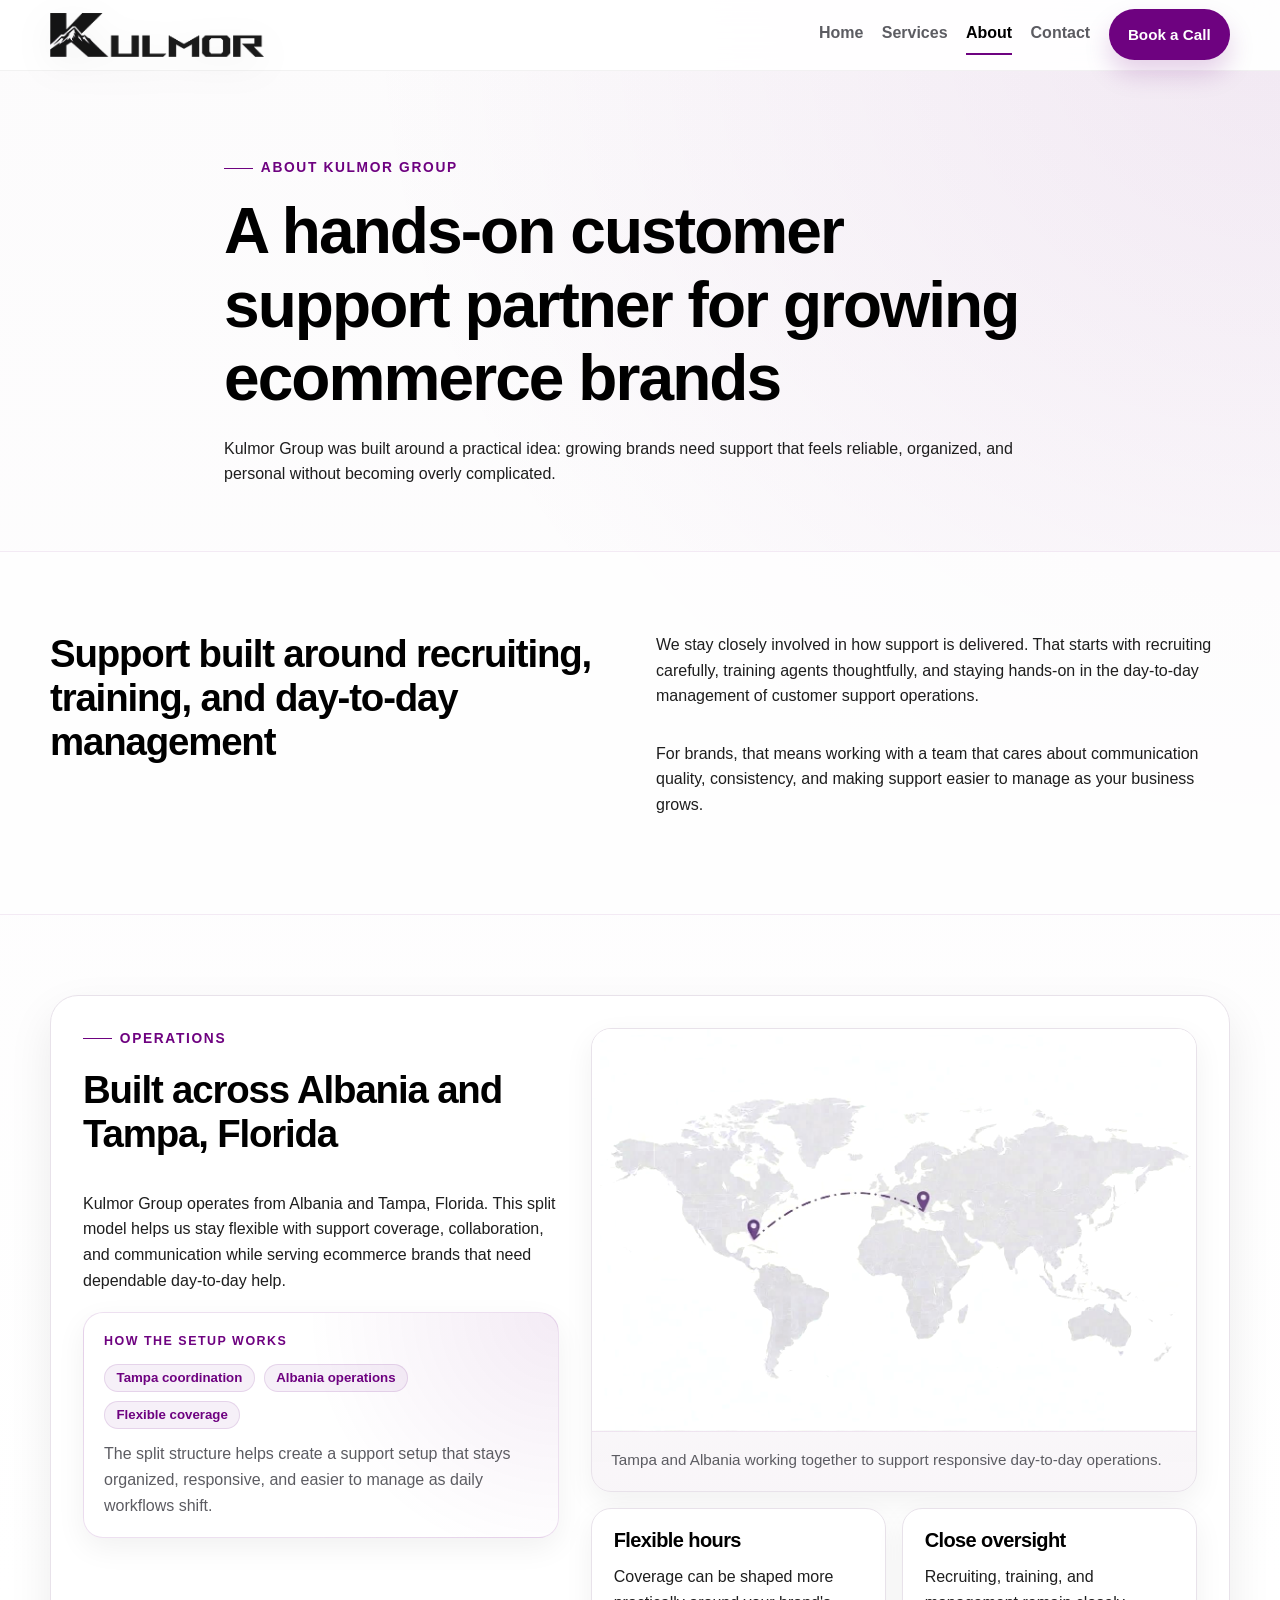
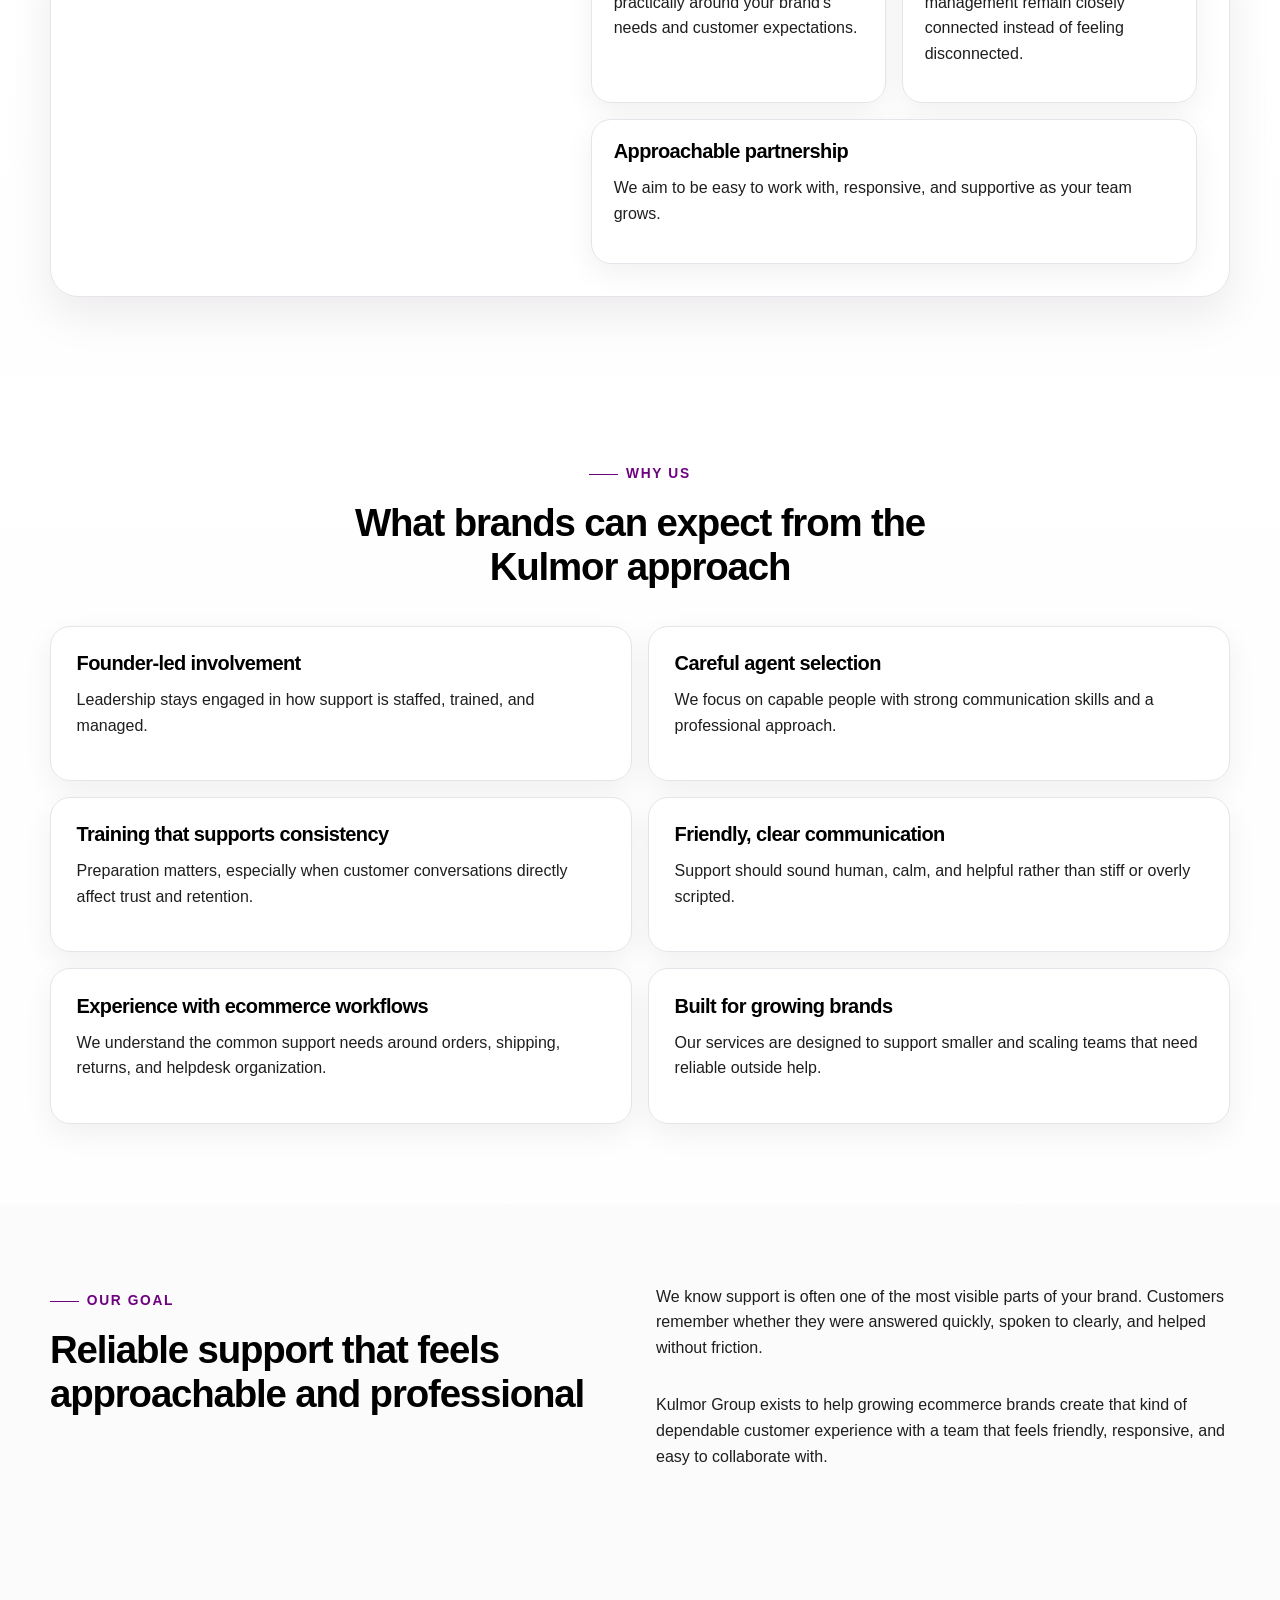
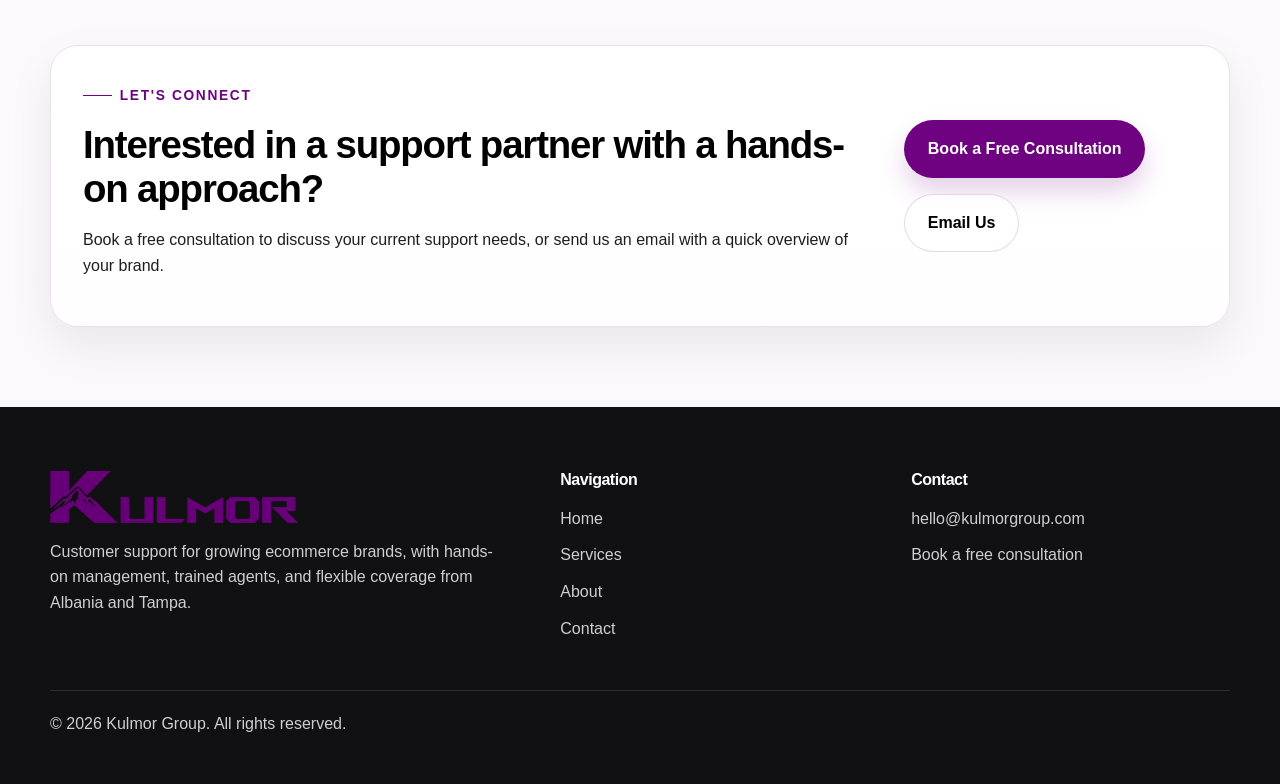
==== commit d72740af: "Add files via upload" ====
--- a/about.html
+++ b/about.html
@@ -5,14 +5,14 @@
   <meta name="viewport" content="width=device-width, initial-scale=1.0">
   <meta name="description" content="Learn about Kulmor Group's hands-on approach to customer support for ecommerce brands, including founder-led management, recruiting, training, and split operations in Albania and Tampa.">
   <title>About | Kulmor Group</title>
-  <link rel="stylesheet" href="styles.css">
+  <link rel="stylesheet" href="./styles.css">
 </head>
 <body>
   <header class="site-header">
     <div class="container header-inner">
-      <a class="brand" href="index.html" aria-label="Kulmor Group home">
+      <a class="brand" href="./index.html" aria-label="Kulmor Group home">
         <span class="brand-plate">
-          <img src="assets/kulmor_logo_refurbished.png" alt="Kulmor Group logo">
+          <img src="./assets/kulmor-logo.png" alt="Kulmor Group logo">
         </span>
       </a>
       <button class="menu-toggle" type="button" aria-expanded="false" aria-controls="site-nav">
@@ -22,11 +22,11 @@
         <span class="sr-only">Toggle navigation</span>
       </button>
       <nav class="site-nav" id="site-nav" aria-label="Primary navigation">
-        <a href="index.html" data-page="index.html">Home</a>
-        <a href="services.html" data-page="services.html">Services</a>
-        <a href="about.html" data-page="about.html">About</a>
-        <a href="contact.html" data-page="contact.html">Contact</a>
-        <a class="btn btn-primary btn-small nav-cta" href="https://calendly.com/kulmorgroup/free-consultation" target="_blank" rel="noreferrer">Book a Call</a>
+        <a href="./index.html" data-page="index.html">Home</a>
+        <a href="./services.html" data-page="services.html">Services</a>
+        <a href="./about.html" data-page="about.html">About</a>
+        <a href="./contact.html" data-page="contact.html">Contact</a>
+        <a class="btn btn-primary btn-small nav-cta" href="https://calendly.com/kulmorgroup/30min" target="_blank" rel="noreferrer">Book a Call</a>
       </nav>
     </div>
   </header>
@@ -70,7 +70,7 @@
         </div>
         <div class="coverage-notes">
           <figure class="route-figure">
-            <img src="assets/albania-tampa-map.jpg" alt="A world map showing the connection between Tampa and Albania.">
+            <img src="./assets/tampa-albania-map.jpg" alt="A world map showing the connection between Tampa and Albania.">
             <figcaption>Tampa and Albania working together to support responsive day-to-day operations.</figcaption>
           </figure>
           <div class="coverage-note-grid">
@@ -147,7 +147,7 @@
           <p>Book a free consultation to discuss your current support needs, or send us an email with a quick overview of your brand.</p>
         </div>
         <div class="cta-actions">
-          <a class="btn btn-primary" href="https://calendly.com/kulmorgroup/free-consultation" target="_blank" rel="noreferrer">Book a Free Consultation</a>
+          <a class="btn btn-primary" href="https://calendly.com/kulmorgroup/30min" target="_blank" rel="noreferrer">Book a Free Consultation</a>
           <a class="btn btn-secondary" href="mailto:hello@kulmorgroup.com">Email Us</a>
         </div>
       </div>
@@ -157,9 +157,9 @@
   <footer class="site-footer">
     <div class="container footer-grid">
       <div>
-        <a class="brand brand-footer" href="index.html" aria-label="Kulmor Group home">
+        <a class="brand brand-footer" href="./index.html" aria-label="Kulmor Group home">
           <span class="brand-plate">
-            <img src="assets/kulmor_logo_refurbished.png" alt="Kulmor Group logo">
+            <img src="./assets/kulmor-logo.png" alt="Kulmor Group logo">
           </span>
         </a>
         <p class="footer-copy">Customer support for growing ecommerce brands, with hands-on management, trained agents, and flexible coverage from Albania and Tampa.</p>
@@ -167,17 +167,17 @@
       <div>
         <h3>Navigation</h3>
         <ul class="footer-links">
-          <li><a href="index.html">Home</a></li>
-          <li><a href="services.html">Services</a></li>
-          <li><a href="about.html">About</a></li>
-          <li><a href="contact.html">Contact</a></li>
+          <li><a href="./index.html">Home</a></li>
+          <li><a href="./services.html">Services</a></li>
+          <li><a href="./about.html">About</a></li>
+          <li><a href="./contact.html">Contact</a></li>
         </ul>
       </div>
       <div>
         <h3>Contact</h3>
         <ul class="footer-links">
           <li><a href="mailto:hello@kulmorgroup.com">hello@kulmorgroup.com</a></li>
-          <li><a href="https://calendly.com/kulmorgroup/free-consultation" target="_blank" rel="noreferrer">Book a free consultation</a></li>
+          <li><a href="https://calendly.com/kulmorgroup/30min" target="_blank" rel="noreferrer">Book a free consultation</a></li>
         </ul>
       </div>
     </div>
@@ -186,6 +186,6 @@
     </div>
   </footer>
 
-  <script src="script.js"></script>
+  <script src="./script.js"></script>
 </body>
 </html>
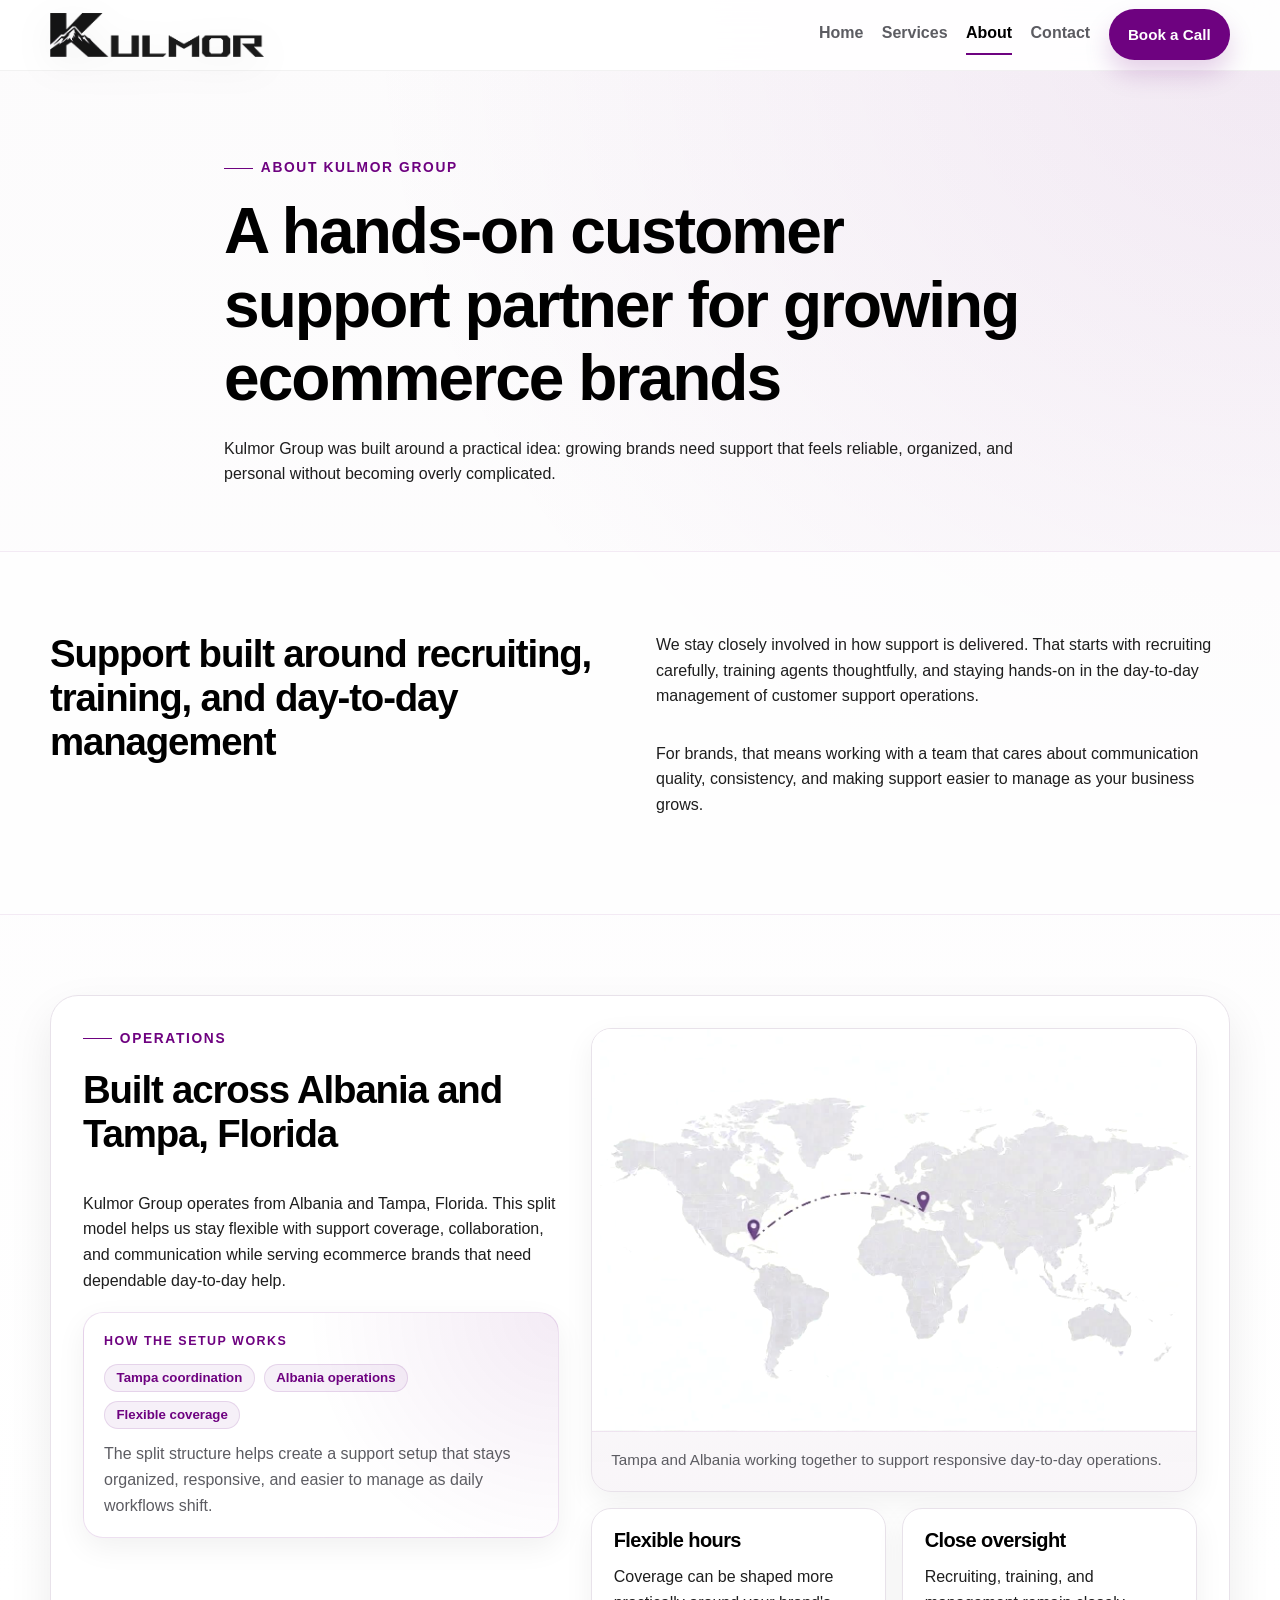
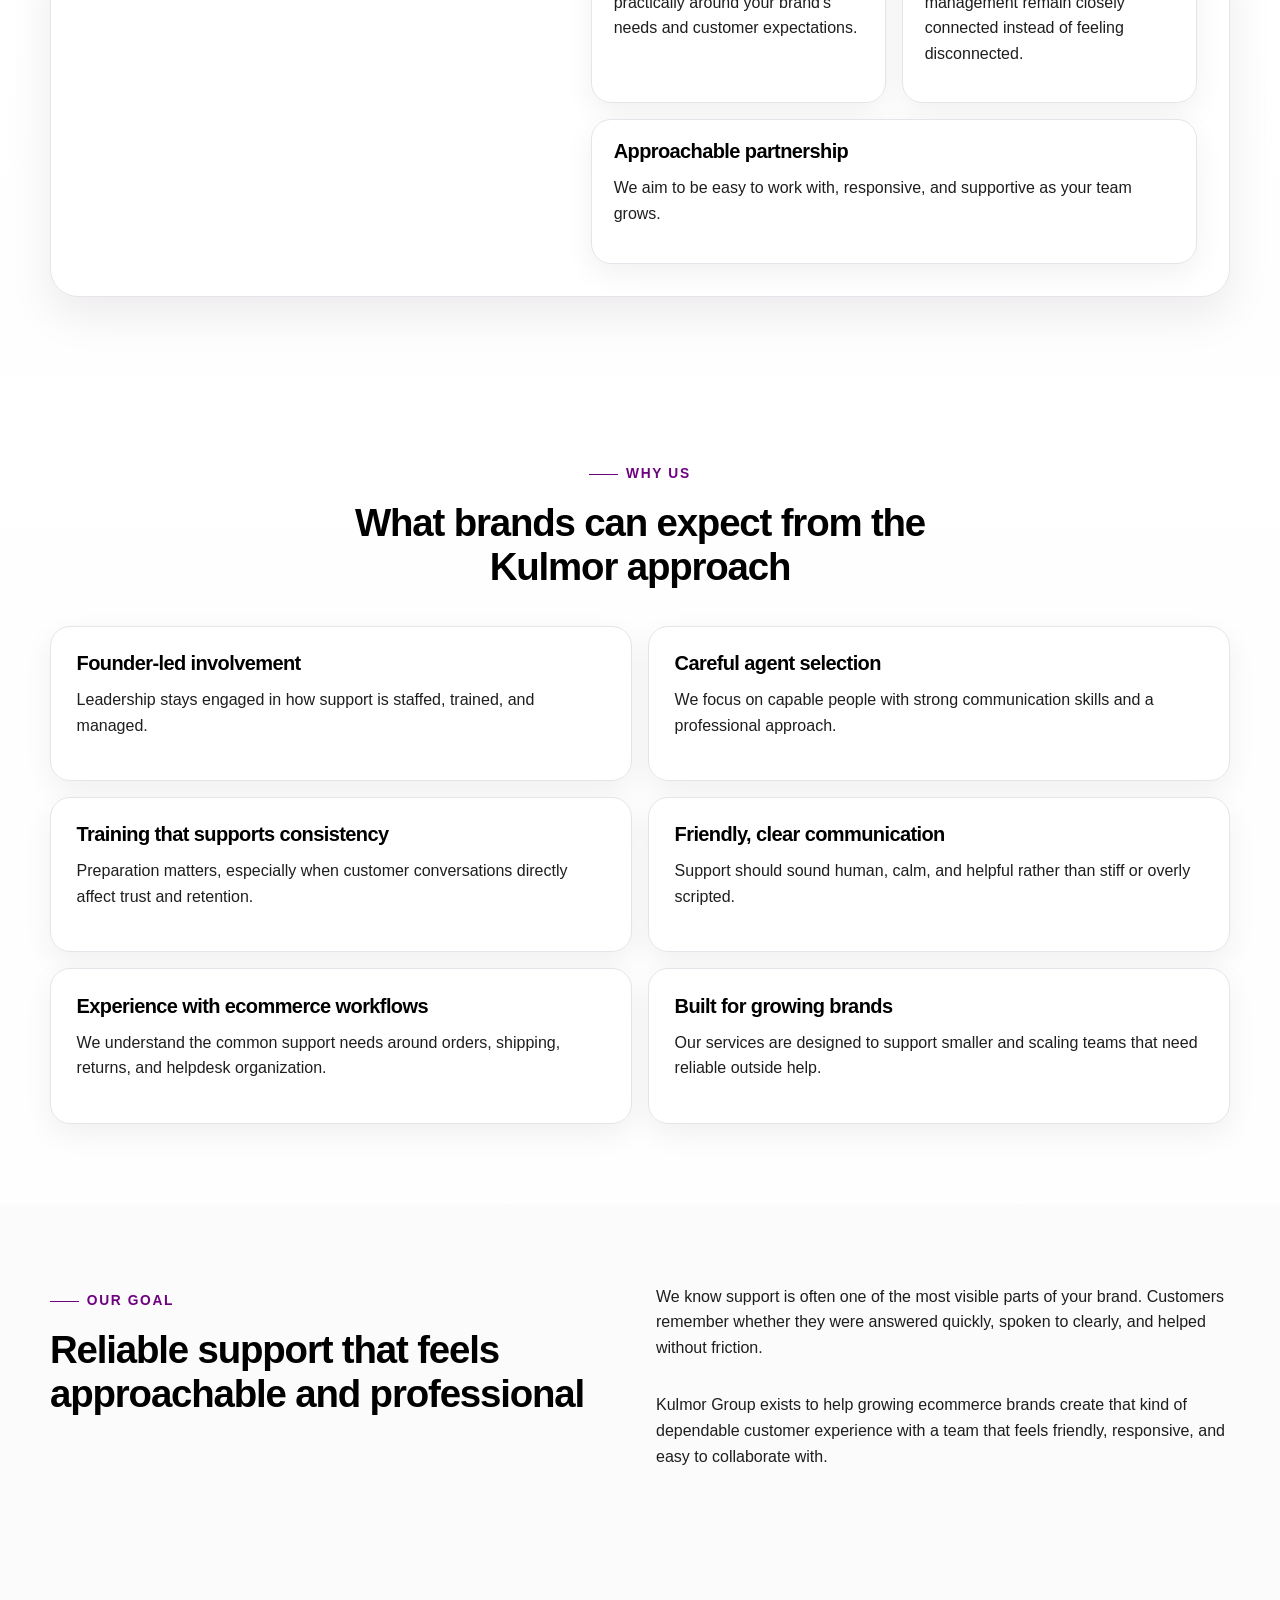
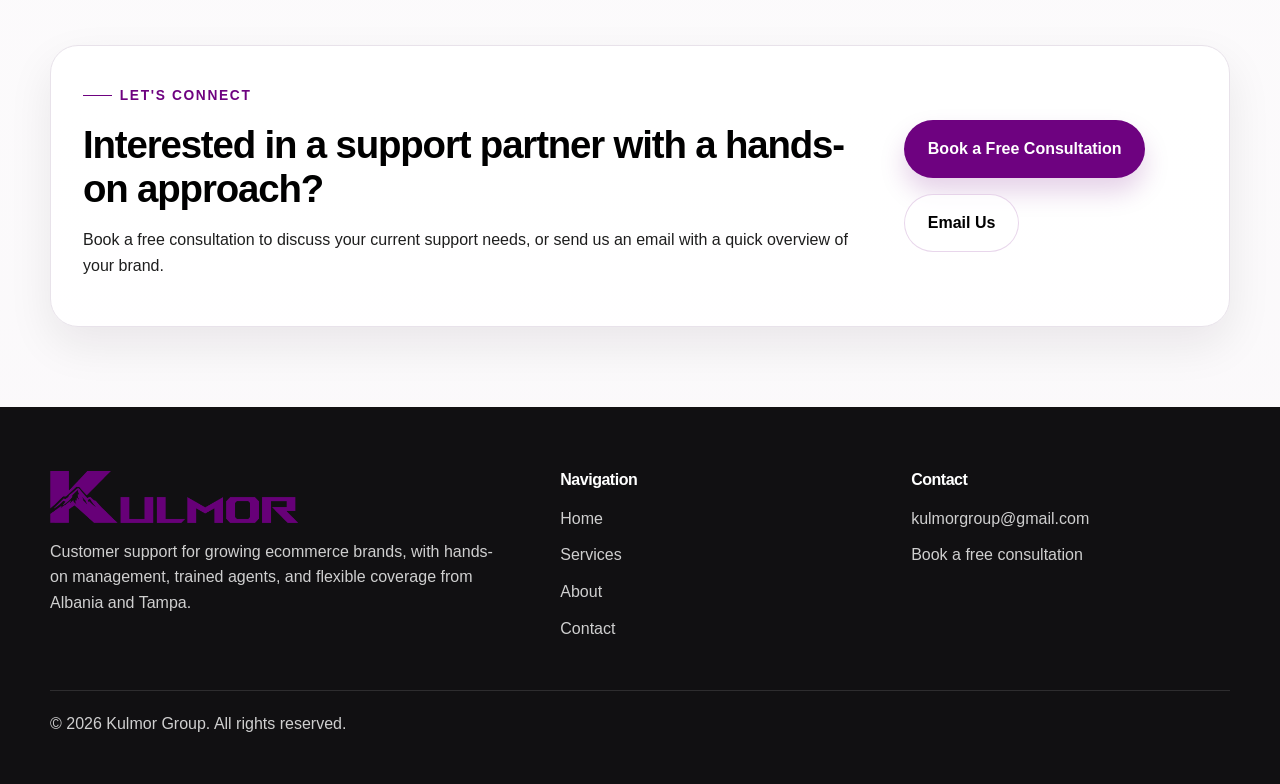
==== commit 6f2547c5: "Add files via upload" ====
--- a/about.html
+++ b/about.html
@@ -148,7 +148,7 @@
         </div>
         <div class="cta-actions">
           <a class="btn btn-primary" href="https://calendly.com/kulmorgroup/30min" target="_blank" rel="noreferrer">Book a Free Consultation</a>
-          <a class="btn btn-secondary" href="mailto:hello@kulmorgroup.com">Email Us</a>
+          <a class="btn btn-secondary" href="mailto:kulmorgroup@gmail.com">Email Us</a>
         </div>
       </div>
     </section>
@@ -176,7 +176,7 @@
       <div>
         <h3>Contact</h3>
         <ul class="footer-links">
-          <li><a href="mailto:hello@kulmorgroup.com">hello@kulmorgroup.com</a></li>
+          <li><a href="mailto:kulmorgroup@gmail.com">kulmorgroup@gmail.com</a></li>
           <li><a href="https://calendly.com/kulmorgroup/30min" target="_blank" rel="noreferrer">Book a free consultation</a></li>
         </ul>
       </div>
